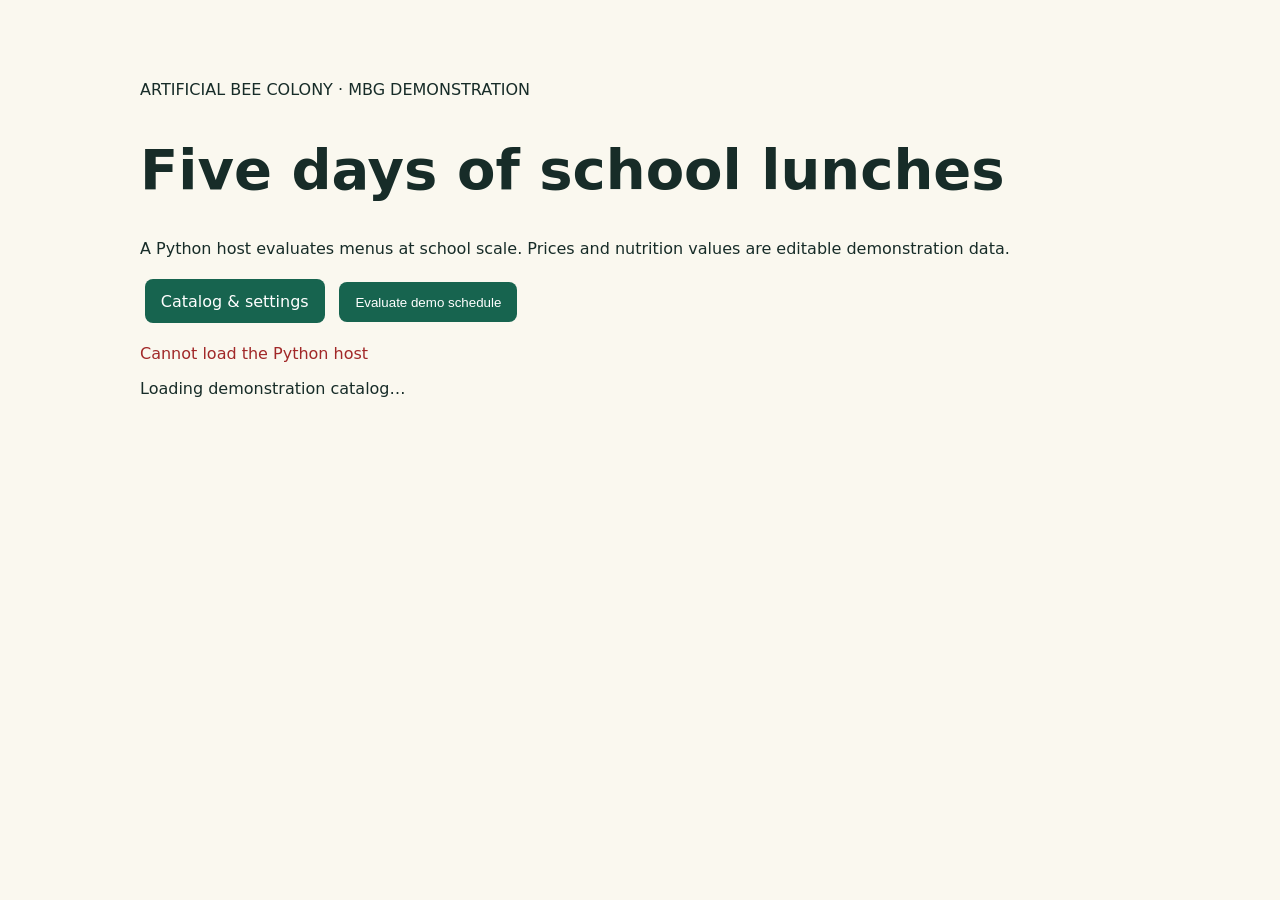
==== bca/static/index.html @ 90dcdf7a "feat: evaluate school meal schedules on Python host" ====
<!doctype html>
<html lang="en">
<head>
<meta charset="utf-8">
<meta name="viewport" content="width=device-width, initial-scale=1">
<title>BCA · School meal scheduler</title>
<style>
body{font:16px system-ui,sans-serif;background:#faf8ef;color:#172c28;margin:0;padding:5vw}
main{max-width:1000px;margin:auto}h1{font-size:clamp(2rem,5vw,3.5rem)}
button,a{display:inline-block;padding:.8rem 1rem;border-radius:.5rem;background:#17644f;color:white;border:0;margin:.3rem;text-decoration:none}
#menus{display:grid;grid-template-columns:repeat(auto-fit,minmax(180px,1fr));gap:1rem}
article{background:white;padding:1rem;border:1px solid #dedccd;border-radius:1rem}#error{color:#a12828}
</style>
</head>
<body>
<main>
<p>ARTIFICIAL BEE COLONY · MBG DEMONSTRATION</p>
<h1>Five days of school lunches</h1>
<p>A Python host evaluates menus at school scale. Prices and nutrition values are editable demonstration data.</p>
<a href="/static/planner.html">Catalog &amp; settings</a>
<button id="evaluate" type="button">Evaluate demo schedule</button>
<p id="error" role="alert"></p>
<p id="summary" aria-live="polite">Loading demonstration catalog…</p>
<div id="menus"></div>
</main>
<script type="module">
let config;
const summary=document.querySelector("#summary"), error=document.querySelector("#error"), menus=document.querySelector("#menus");
const money=new Intl.NumberFormat("id-ID",{style:"currency",currency:"IDR",maximumFractionDigits:0});
async function evaluate(){
  error.textContent="";
  try{
    const schedule=config.days.flatMap((_,i)=>config.categories.map(category=>{
      const options=config.catalog.filter(item=>item.category===category);
      return options[category==="protein"?i%options.length:0].id;
    }));
    const response=await fetch("/api/evaluate",{method:"POST",headers:{"Content-Type":"application/json"},body:JSON.stringify({catalog:config.catalog,planning:config.planning,schedule})});
    const result=await response.json();
    if(!response.ok)throw new Error(JSON.stringify(result.detail));
    summary.textContent=`Score ${result.score.toFixed(3)} · ${result.totals.servings} servings · ${money.format(result.totals.cost)} · ${result.targets_met?"All targets met":"Targets remain unmet"}`;
    menus.replaceChildren();
    for(const day of result.days){
      const card=document.createElement("article"), heading=document.createElement("h2"), text=document.createElement("p"), detail=document.createElement("p");
      heading.textContent=day.day;
      text.textContent=day.components.map(item=>item.name).join(" · ");
      detail.textContent=`${day.servings} servings · ${day.nutrition.energy} kcal · ${day.nutrition.protein} g protein · ${money.format(day.cost)}`;
      card.append(heading,text,detail);menus.append(card);
    }
  }catch(problem){error.textContent=problem.message;}
}
document.querySelector("#evaluate").addEventListener("click",evaluate);
try{
 const response=await fetch("/api/bootstrap");
 if(!response.ok)throw new Error("Cannot load the Python host");
 config=await response.json();await evaluate();
}catch(problem){error.textContent=problem.message;}
</script>
</body>
</html>
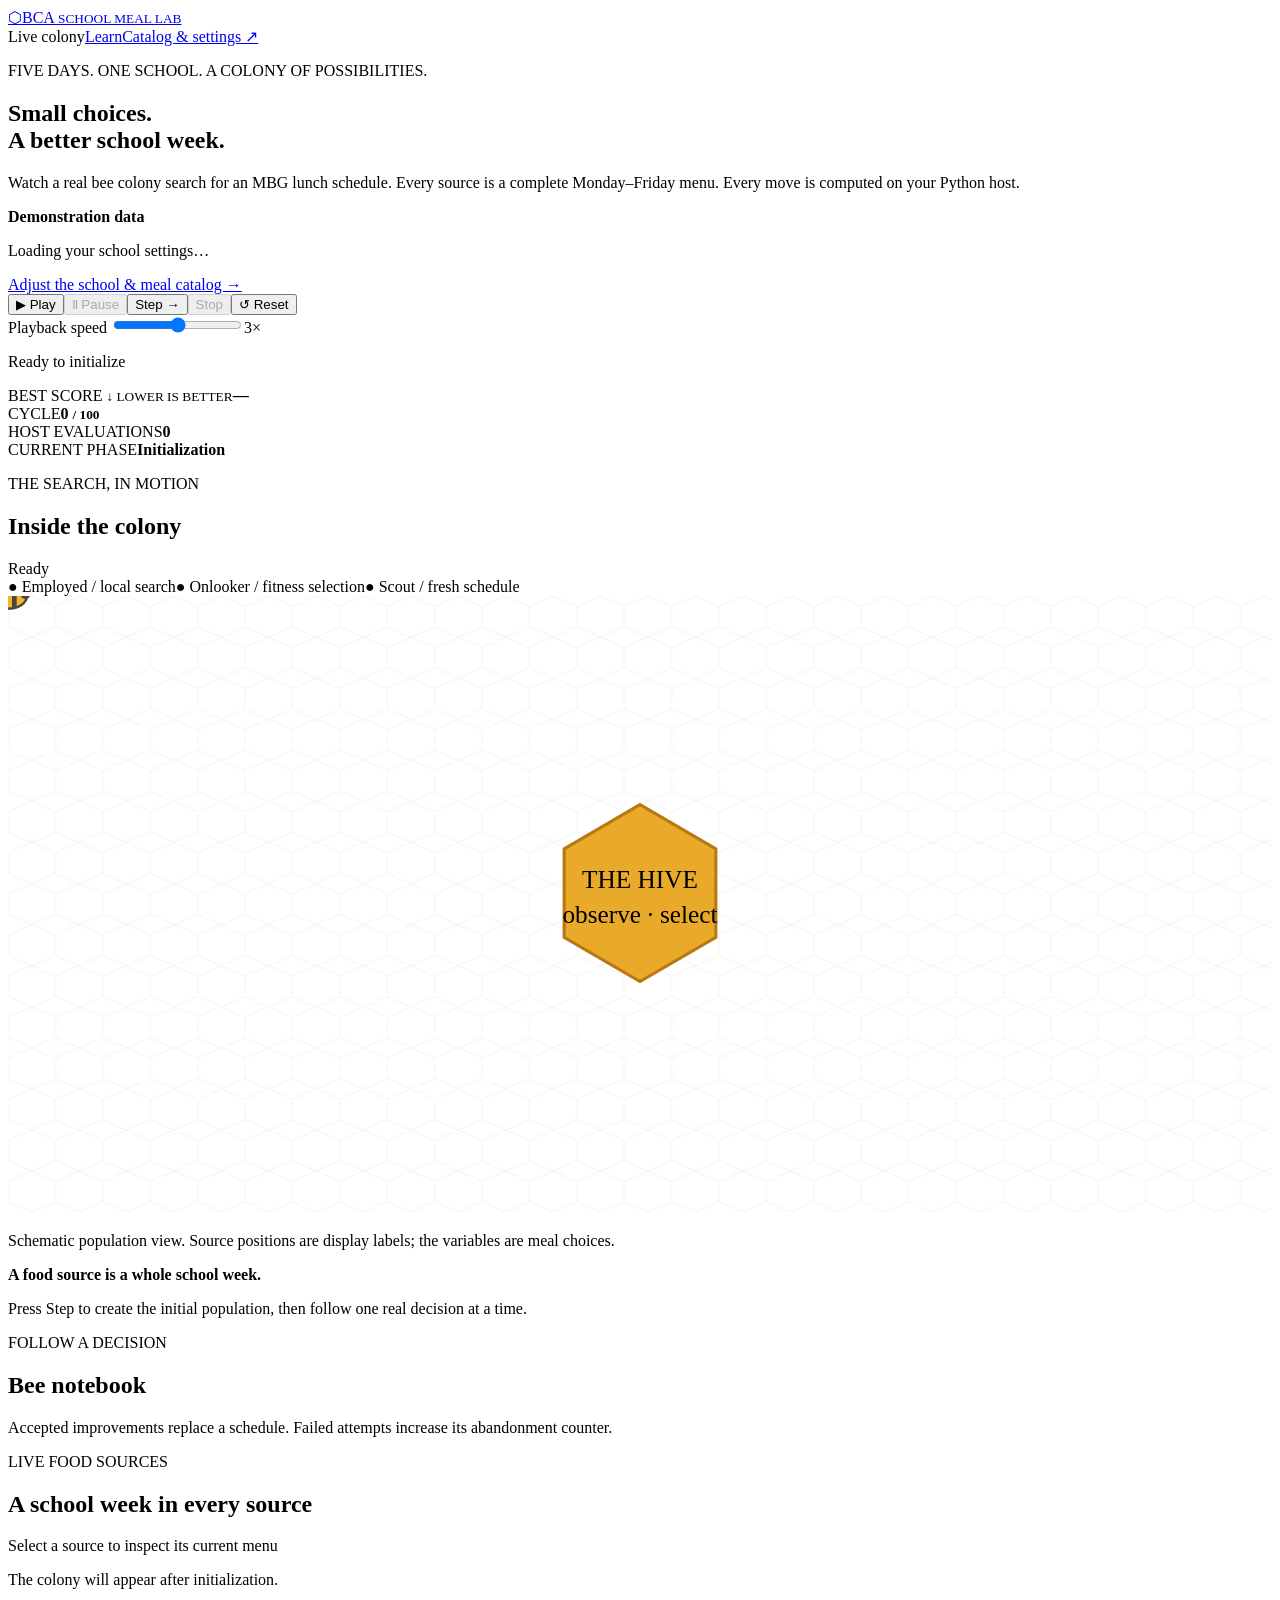
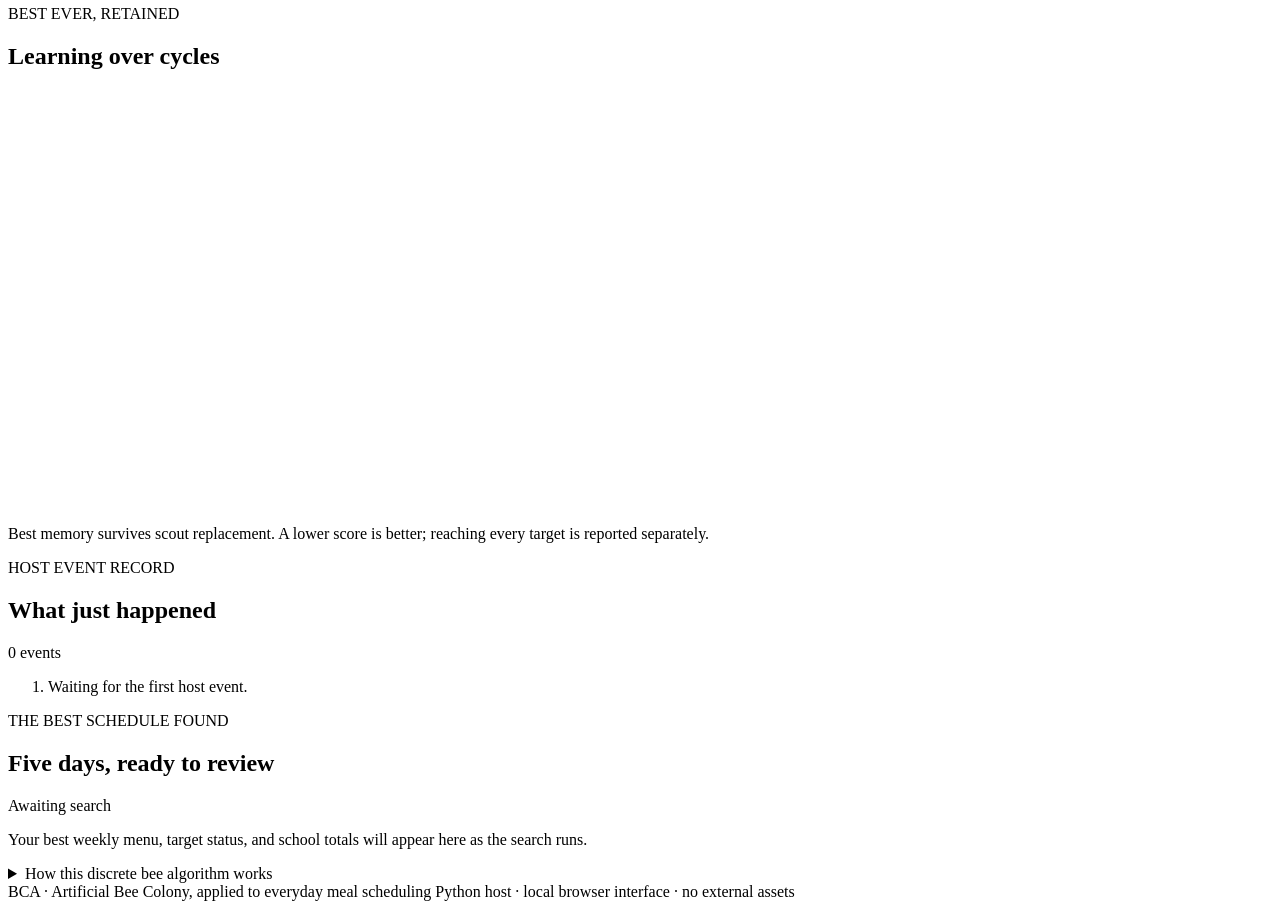
==== commit d007305d: "feat: animate and control host bee colony search" ====
--- a/bca/static/index.html
+++ b/bca/static/index.html
@@ -1,59 +1,17 @@
-<!doctype html>
-<html lang="en">
-<head>
-<meta charset="utf-8">
-<meta name="viewport" content="width=device-width, initial-scale=1">
-<title>BCA · School meal scheduler</title>
-<style>
-body{font:16px system-ui,sans-serif;background:#faf8ef;color:#172c28;margin:0;padding:5vw}
-main{max-width:1000px;margin:auto}h1{font-size:clamp(2rem,5vw,3.5rem)}
-button,a{display:inline-block;padding:.8rem 1rem;border-radius:.5rem;background:#17644f;color:white;border:0;margin:.3rem;text-decoration:none}
-#menus{display:grid;grid-template-columns:repeat(auto-fit,minmax(180px,1fr));gap:1rem}
-article{background:white;padding:1rem;border:1px solid #dedccd;border-radius:1rem}#error{color:#a12828}
-</style>
-</head>
-<body>
+﻿<!doctype html>
+<html lang="en"><head><meta charset="utf-8"><meta name="viewport" content="width=device-width, initial-scale=1"><title>BCA · School Meal Lab</title><link rel="stylesheet" href="/static/styles.css"><script type="module" src="/static/lab.js"></script></head><body>
+<header class="topbar"><a class="brand" href="/" aria-label="BCA School Meal Lab home"><span class="brand-mark">⬡</span><span>BCA <small>SCHOOL MEAL LAB</small></span></a><nav><span class="nav-current">Live colony</span><a href="/static/guide.html">Learn</a><a id="settings-link" href="/static/planner.html">Catalog & settings ↗</a></nav></header>
 <main>
-<p>ARTIFICIAL BEE COLONY · MBG DEMONSTRATION</p>
-<h1>Five days of school lunches</h1>
-<p>A Python host evaluates menus at school scale. Prices and nutrition values are editable demonstration data.</p>
-<a href="/static/planner.html">Catalog &amp; settings</a>
-<button id="evaluate" type="button">Evaluate demo schedule</button>
-<p id="error" role="alert"></p>
-<p id="summary" aria-live="polite">Loading demonstration catalog…</p>
-<div id="menus"></div>
-</main>
-<script type="module">
-let config;
-const summary=document.querySelector("#summary"), error=document.querySelector("#error"), menus=document.querySelector("#menus");
-const money=new Intl.NumberFormat("id-ID",{style:"currency",currency:"IDR",maximumFractionDigits:0});
-async function evaluate(){
-  error.textContent="";
-  try{
-    const schedule=config.days.flatMap((_,i)=>config.categories.map(category=>{
-      const options=config.catalog.filter(item=>item.category===category);
-      return options[category==="protein"?i%options.length:0].id;
-    }));
-    const response=await fetch("/api/evaluate",{method:"POST",headers:{"Content-Type":"application/json"},body:JSON.stringify({catalog:config.catalog,planning:config.planning,schedule})});
-    const result=await response.json();
-    if(!response.ok)throw new Error(JSON.stringify(result.detail));
-    summary.textContent=`Score ${result.score.toFixed(3)} · ${result.totals.servings} servings · ${money.format(result.totals.cost)} · ${result.targets_met?"All targets met":"Targets remain unmet"}`;
-    menus.replaceChildren();
-    for(const day of result.days){
-      const card=document.createElement("article"), heading=document.createElement("h2"), text=document.createElement("p"), detail=document.createElement("p");
-      heading.textContent=day.day;
-      text.textContent=day.components.map(item=>item.name).join(" · ");
-      detail.textContent=`${day.servings} servings · ${day.nutrition.energy} kcal · ${day.nutrition.protein} g protein · ${money.format(day.cost)}`;
-      card.append(heading,text,detail);menus.append(card);
-    }
-  }catch(problem){error.textContent=problem.message;}
-}
-document.querySelector("#evaluate").addEventListener("click",evaluate);
-try{
- const response=await fetch("/api/bootstrap");
- if(!response.ok)throw new Error("Cannot load the Python host");
- config=await response.json();await evaluate();
-}catch(problem){error.textContent=problem.message;}
-</script>
-</body>
-</html>
+<section class="intro"><div><p class="eyebrow">FIVE DAYS. ONE SCHOOL. A COLONY OF POSSIBILITIES.</p><h1>Small choices.<br>A better school week.</h1><p class="intro-copy">Watch a real bee colony search for an MBG lunch schedule. Every source is a complete Monday–Friday menu. Every move is computed on your Python host.</p></div><aside class="scenario"><span class="dot"></span><strong>Demonstration data</strong><p id="scenario-summary">Loading your school settings…</p><a href="/static/planner.html">Adjust the school & meal catalog →</a></aside></section>
+<div id="error-message" class="notice error" role="alert" hidden></div><div id="info-message" class="notice" role="status" hidden></div>
+<section class="toolbar" aria-label="Run controls"><div class="playback"><button id="play-button" class="primary">▶ Play</button><button id="pause-button" disabled>Ⅱ Pause</button><button id="step-button">Step →</button><button id="stop-button" disabled>Stop</button><button id="reset-button">↺ Reset</button></div><label class="speed">Playback speed <input id="speed-control" type="range" min="1" max="5" value="3"><output id="speed-value">3×</output></label><p id="run-status" aria-live="polite">Ready to initialize</p></section>
+<section class="stats" aria-label="Run summary"><div><span>BEST SCORE <small>↓ LOWER IS BETTER</small></span><strong id="best-score">—</strong></div><div><span>CYCLE</span><strong id="cycle-count">0 <small>/ 100</small></strong></div><div><span>HOST EVALUATIONS</span><strong id="evaluation-count">0</strong></div><div><span>CURRENT PHASE</span><strong id="phase-label" class="phase-label">Initialization</strong></div></section>
+<div class="lab-grid"><section class="panel colony-panel"><div class="panel-heading"><div><p class="eyebrow">THE SEARCH, IN MOTION</p><h2>Inside the colony</h2></div><span id="phase-badge" class="badge">Ready</span></div><div class="role-legend"><span class="employed">● Employed / local search</span><span class="onlooker">● Onlooker / fitness selection</span><span class="scout">● Scout / fresh schedule</span></div>
+<svg id="hive-diagram" viewBox="0 0 800 390" role="img" aria-label="Schematic colony diagram showing the food source population"><defs><pattern id="honey-pattern" width="30" height="26" patternUnits="userSpaceOnUse"><path d="M0 6.5 15 0 30 6.5V19.5L15 26 0 19.5Z" fill="none" stroke="#dbc6a3" stroke-width=".7"/></pattern></defs><rect width="800" height="390" fill="url(#honey-pattern)" opacity=".2"/><g id="source-nodes"></g><g id="hive-center"><path d="M400 132 448 160V216L400 244 352 216V160Z" fill="#e9aa2a" stroke="#b87912" stroke-width="2"/><text x="400" y="185" text-anchor="middle" class="hive-title">THE HIVE</text><text x="400" y="207" text-anchor="middle" class="hive-subtitle">observe · select</text></g><path id="flight-path" fill="none" stroke-width="2" stroke-dasharray="5 7" opacity=".7"/><g id="moving-bee" hidden><ellipse cx="-5" cy="-7" rx="8" ry="5" fill="#fff" stroke="#635943"/><ellipse cx="7" cy="-7" rx="8" ry="5" fill="#fff" stroke="#635943"/><ellipse rx="12" ry="8" fill="#f1b632" stroke="#514735" stroke-width="1.5"/><path d="M-4-7V7M4-7V7" stroke="#514735" stroke-width="3"/><circle cx="11" cy="-1" r="3" fill="#514735"/></g></svg>
+<p class="diagram-caption">Schematic population view. Source positions are display labels; the variables are meal choices.</p><div id="event-callout" class="event-callout" aria-live="polite"><strong>A food source is a whole school week.</strong><p>Press Step to create the initial population, then follow one real decision at a time.</p></div></section>
+<section class="panel inspector"><div class="panel-heading"><div><p class="eyebrow">FOLLOW A DECISION</p><h2>Bee notebook</h2></div></div><div id="decision-details" class="empty-state">Accepted improvements replace a schedule. Failed attempts increase its abandonment counter.</div><div id="probability-panel" hidden><h3>Onlooker selection</h3><p class="muted">These probabilities were used for this draw, before the attempt changed the population.</p><p id="draw-value"></p><div id="probability-bars"></div></div></section></div>
+<section class="panel population"><div class="panel-heading"><div><p class="eyebrow">LIVE FOOD SOURCES</p><h2>A school week in every source</h2></div><p class="muted">Select a source to inspect its current menu</p></div><div id="source-roster" class="source-roster"><p class="muted">The colony will appear after initialization.</p></div><div id="selected-source" class="source-detail"></div></section>
+<div class="bottom-grid"><section class="panel"><div class="panel-heading"><div><p class="eyebrow">BEST EVER, RETAINED</p><h2>Learning over cycles</h2></div></div><svg id="convergence-chart" viewBox="0 0 640 210" role="img" aria-label="Best objective score over completed cycles"></svg><p class="muted">Best memory survives scout replacement. A lower score is better; reaching every target is reported separately.</p></section><section class="panel"><div class="panel-heading"><div><p class="eyebrow">HOST EVENT RECORD</p><h2>What just happened</h2></div><span id="event-count" class="badge">0 events</span></div><ol id="event-log" class="event-log"><li>Waiting for the first host event.</li></ol></section></div>
+<section class="panel result-panel"><div class="panel-heading"><div><p class="eyebrow">THE BEST SCHEDULE FOUND</p><h2>Five days, ready to review</h2></div><span id="target-status" class="badge">Awaiting search</span></div><div id="best-result"><p class="muted">Your best weekly menu, target status, and school totals will appear here as the search runs.</p></div></section>
+<details class="panel explanation"><summary>How this discrete bee algorithm works</summary><div class="explanation-grid"><div><h3>1 · Employed bees</h3><p>Each bee tries one meal component substitution in its own five-day schedule, guided by a distinct partner source. Only a strictly lower score is accepted.</p></div><div><h3>2 · Onlookers</h3><p>Fitness is 1 / (1 + score). A host-generated random draw selects a source with probability fitness / total fitness, then tries a substitution.</p></div><div><h3>3 · Scouts & memory</h3><p>After the failure limit, scouts replace a source with a fresh random schedule. Best-ever memory remains. Stop at the cycle limit, patience limit, or user request.</p></div></div><p>Score = weighted normalized cost + budget excess + nutrition deviations + repetition + workload excess. Nutrition is per serving; cost, ingredients, and batch workload scale to the school.</p><p>Costs, nutrition values, and targets are editable demonstration inputs. This is a discrete ABC teaching adaptation. A best observed schedule is not a guarantee of a global optimum.</p></details>
+</main><footer>BCA · Artificial Bee Colony, applied to everyday meal scheduling <span>Python host · local browser interface · no external assets</span></footer></body></html>
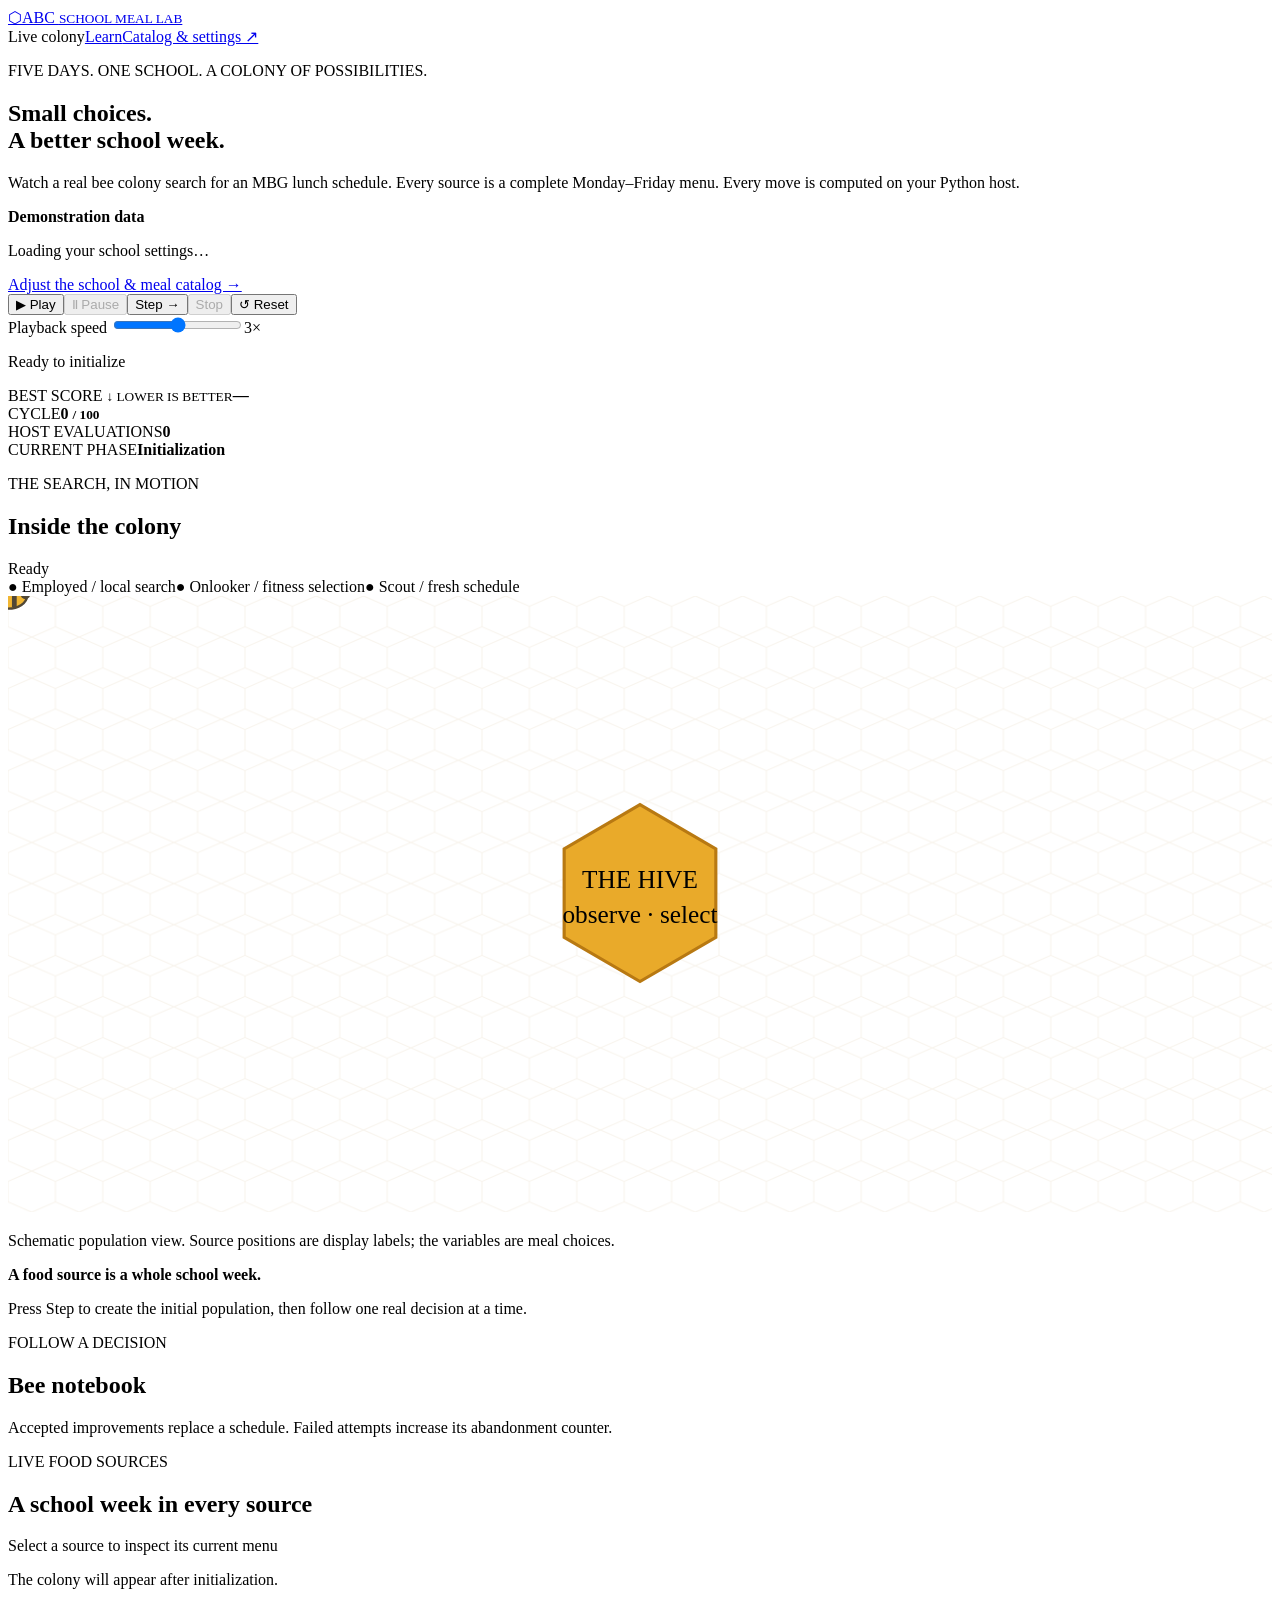
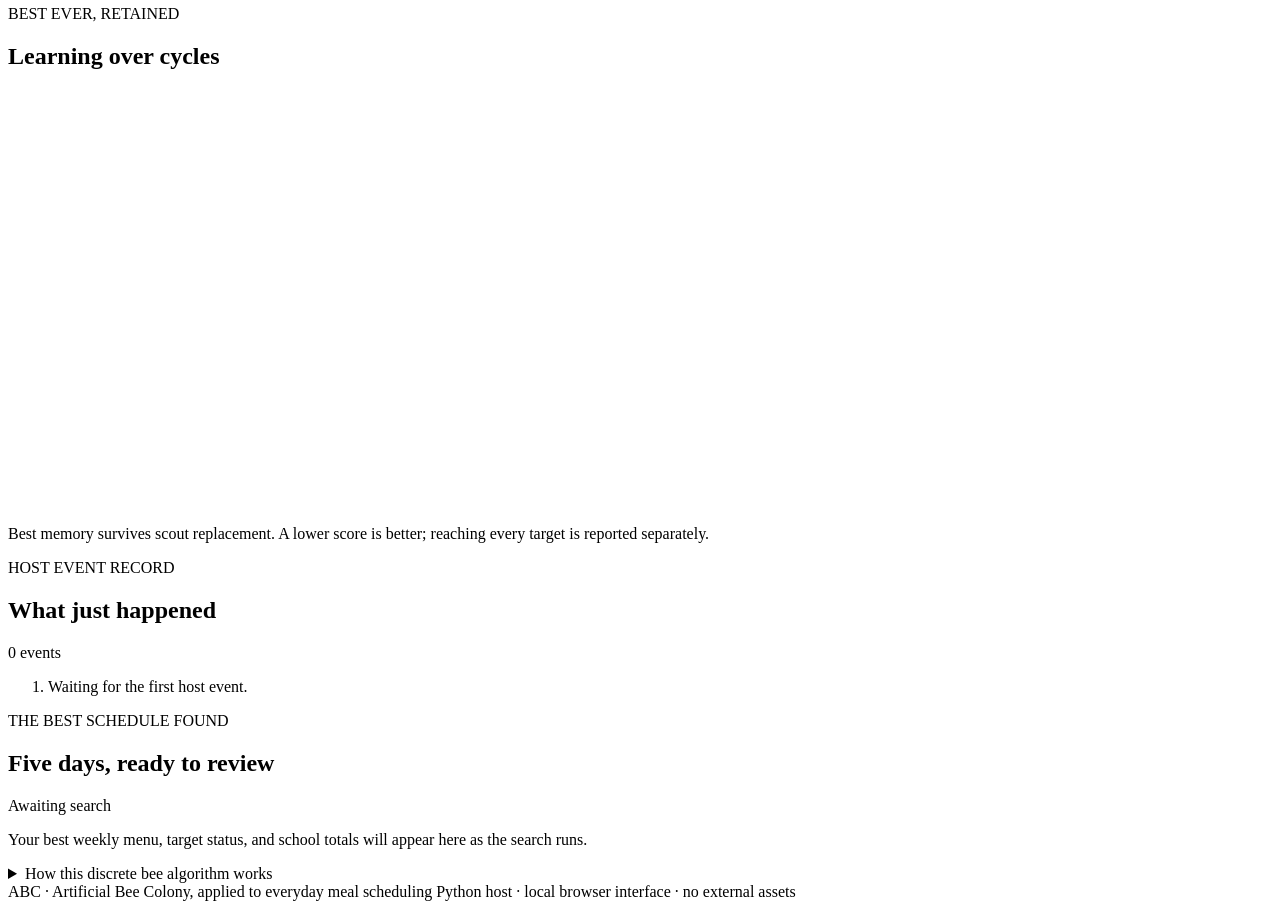
==== commit 63050c7c: "chore: brand the app as ABC" ====
--- a/bca/static/index.html
+++ b/bca/static/index.html
@@ -1,6 +1,6 @@
 ﻿<!doctype html>
-<html lang="en"><head><meta charset="utf-8"><meta name="viewport" content="width=device-width, initial-scale=1"><title>BCA · School Meal Lab</title><link rel="stylesheet" href="/static/styles.css"><script type="module" src="/static/lab.js"></script></head><body>
-<header class="topbar"><a class="brand" href="/" aria-label="BCA School Meal Lab home"><span class="brand-mark">⬡</span><span>BCA <small>SCHOOL MEAL LAB</small></span></a><nav><span class="nav-current">Live colony</span><a href="/static/guide.html">Learn</a><a id="settings-link" href="/static/planner.html">Catalog & settings ↗</a></nav></header>
+<html lang="en"><head><link rel="icon" href="data:image/svg+xml,%3Csvg xmlns='http://www.w3.org/2000/svg' viewBox='0 0 32 32'%3E%3Cpath fill='%23e4ab31' d='M16 1L29 8v16L16 31 3 24V8z'/%3E%3C/svg%3E"><meta charset="utf-8"><meta name="viewport" content="width=device-width, initial-scale=1"><title>ABC · School Meal Lab</title><link rel="stylesheet" href="/static/styles.css"><link rel="stylesheet" href="/static/results.css"><script type="module" src="/static/lab.js"></script></head><body>
+<header class="topbar"><a class="brand" href="/" aria-label="ABC School Meal Lab home"><span class="brand-mark">⬡</span><span>ABC <small>SCHOOL MEAL LAB</small></span></a><nav><span class="nav-current">Live colony</span><a href="/static/guide.html">Learn</a><a id="settings-link" href="/static/planner.html">Catalog & settings ↗</a></nav></header>
 <main>
 <section class="intro"><div><p class="eyebrow">FIVE DAYS. ONE SCHOOL. A COLONY OF POSSIBILITIES.</p><h1>Small choices.<br>A better school week.</h1><p class="intro-copy">Watch a real bee colony search for an MBG lunch schedule. Every source is a complete Monday–Friday menu. Every move is computed on your Python host.</p></div><aside class="scenario"><span class="dot"></span><strong>Demonstration data</strong><p id="scenario-summary">Loading your school settings…</p><a href="/static/planner.html">Adjust the school & meal catalog →</a></aside></section>
 <div id="error-message" class="notice error" role="alert" hidden></div><div id="info-message" class="notice" role="status" hidden></div>
@@ -14,4 +14,4 @@
 <div class="bottom-grid"><section class="panel"><div class="panel-heading"><div><p class="eyebrow">BEST EVER, RETAINED</p><h2>Learning over cycles</h2></div></div><svg id="convergence-chart" viewBox="0 0 640 210" role="img" aria-label="Best objective score over completed cycles"></svg><p class="muted">Best memory survives scout replacement. A lower score is better; reaching every target is reported separately.</p></section><section class="panel"><div class="panel-heading"><div><p class="eyebrow">HOST EVENT RECORD</p><h2>What just happened</h2></div><span id="event-count" class="badge">0 events</span></div><ol id="event-log" class="event-log"><li>Waiting for the first host event.</li></ol></section></div>
 <section class="panel result-panel"><div class="panel-heading"><div><p class="eyebrow">THE BEST SCHEDULE FOUND</p><h2>Five days, ready to review</h2></div><span id="target-status" class="badge">Awaiting search</span></div><div id="best-result"><p class="muted">Your best weekly menu, target status, and school totals will appear here as the search runs.</p></div></section>
 <details class="panel explanation"><summary>How this discrete bee algorithm works</summary><div class="explanation-grid"><div><h3>1 · Employed bees</h3><p>Each bee tries one meal component substitution in its own five-day schedule, guided by a distinct partner source. Only a strictly lower score is accepted.</p></div><div><h3>2 · Onlookers</h3><p>Fitness is 1 / (1 + score). A host-generated random draw selects a source with probability fitness / total fitness, then tries a substitution.</p></div><div><h3>3 · Scouts & memory</h3><p>After the failure limit, scouts replace a source with a fresh random schedule. Best-ever memory remains. Stop at the cycle limit, patience limit, or user request.</p></div></div><p>Score = weighted normalized cost + budget excess + nutrition deviations + repetition + workload excess. Nutrition is per serving; cost, ingredients, and batch workload scale to the school.</p><p>Costs, nutrition values, and targets are editable demonstration inputs. This is a discrete ABC teaching adaptation. A best observed schedule is not a guarantee of a global optimum.</p></details>
-</main><footer>BCA · Artificial Bee Colony, applied to everyday meal scheduling <span>Python host · local browser interface · no external assets</span></footer></body></html>
+</main><footer>ABC · Artificial Bee Colony, applied to everyday meal scheduling <span>Python host · local browser interface · no external assets</span></footer></body></html>
